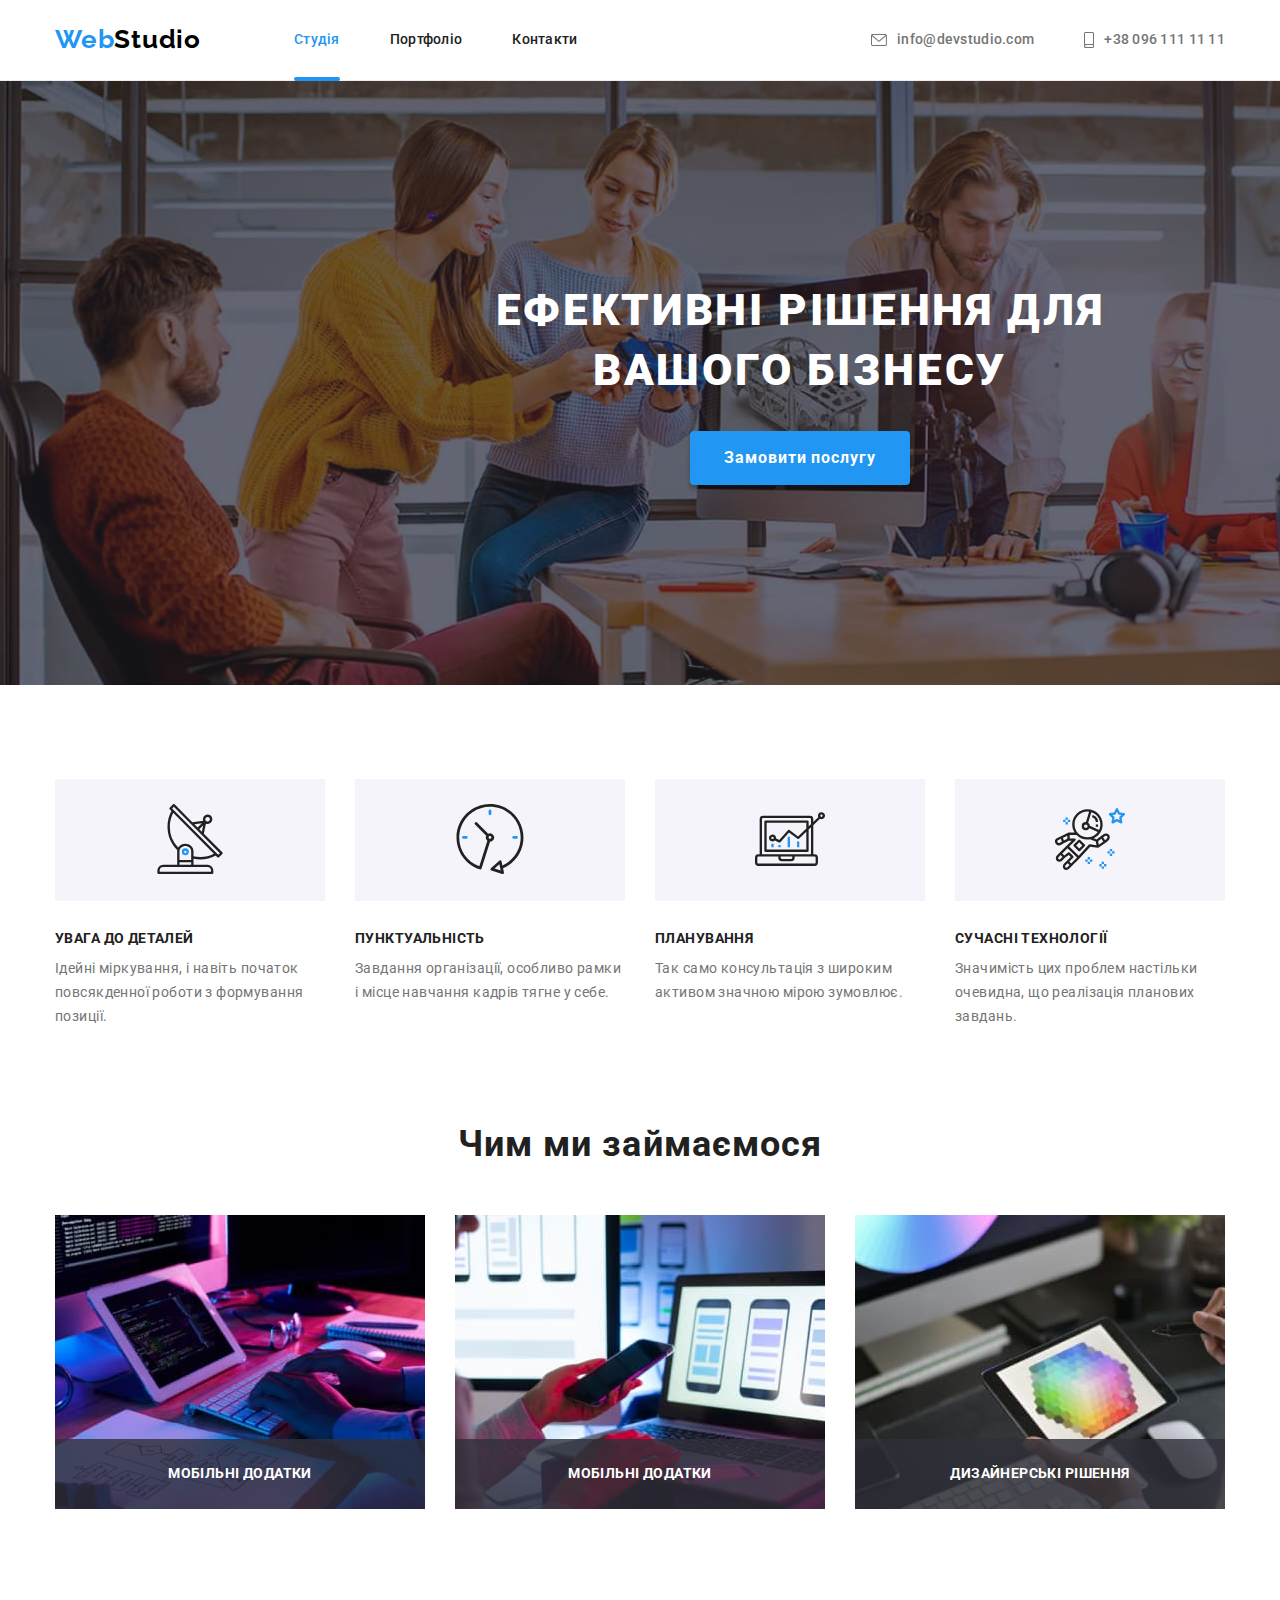
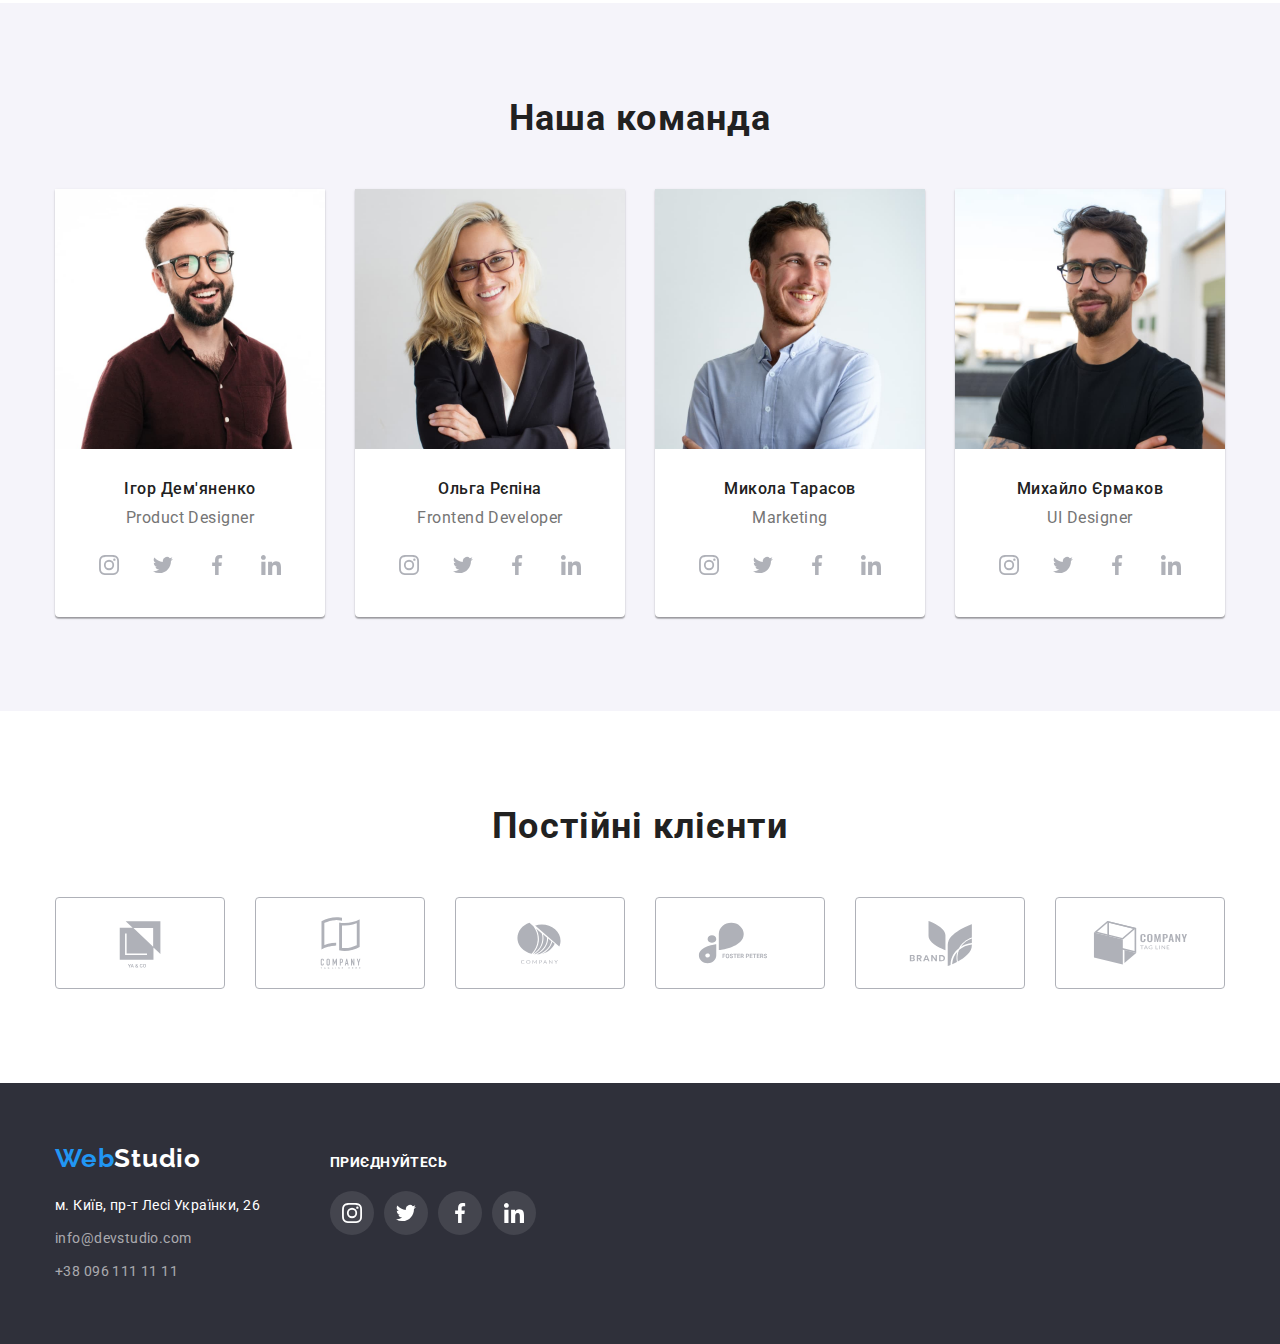
==== index.html @ fd38a5c6 "giit init" ====
<!DOCTYPE html>
<html lang="uk">
  <head>
    <meta charset="utf-8" />
    <meta http-equiv="X-UA-Compatible" content="IE=edge" />
    <meta name="viewport" content="width=device-width, initial-scale=1.0" />
    <link rel="preconnect" href="https://fonts.googleapis.com" />
    <link rel="preconnect" href="https://fonts.gstatic.com" crossorigin />
    <link
      href="https://fonts.googleapis.com/css2?family=Raleway:wght@700&family=Roboto:wght@400;500;700;900&display=swap"
      rel="stylesheet"
    />
    <link rel="stylesheet" href="./css/modern-normalize.css" />
    <link rel="stylesheet" href="./css/style.css" />
    <title>WebStudio</title>
  </head>
  <body>
    <header class="hdr">
      <div class="container flex">
        <a href="./index.html" class="logo"><span class="logo-accent">Web</span>Studio</a>
        <nav>
          <ul class="user-nav-list">
            <li class="user-nav-item"><a href="./index.html" class="user-nav-link current">Студія</a></li>
            <li class="user-nav-item"><a href="./portfolio.html" class="user-nav-link">Портфоліо</a></li>
            <li class="user-nav-item"><a href="#" class="user-nav-link">Контакти</a></li>
          </ul>
        </nav>
        <ul class="header-contacts-list">
          <li class="header-contacts-list-item">
            <a href="mailto:info@devstudio.com" class="header-contacts-link">
              <svg class="contacts-icon" width="16" height="12">
                <use href="./images/svg/icons.svg#icon-email"></use>
              </svg>
              <p>info@devstudio.com</p>
            </a>
          </li>
          <li class="header-contacts-list-item">
            <a href="tel:+380961111111" class="header-contacts-link">
              <svg class="contacts-icon" width="10" height="16">
                <use href="./images/svg/icons.svg#icon-smartphone"></use>
              </svg>
              <p>+38 096 111 11 11</p>
            </a>
          </li>
        </ul>
      </div>
    </header>
    <main>
      <section class="hero hero-overlay">
        <div class="container">
          <h1 class="hero-heading">Ефективні рішення для вашого бізнесу</h1>
          <button type="button" class="hero-button" data-modal-open>Замовити послугу</button>
        </div>
      </section>
      <section class="features section">
        <div class="container">
          <h2 class="visually-hidden">Наші особливості</h2>
          <ul class="features-list">
            <li class="features-list-item">
              <div class="features-decoration">
                <svg class="features-decoration-icon" width="70" height="70">
                  <use href="./images/svg/icons.svg#icon-antenna"></use>
                </svg>
              </div>
              <h3 class="feature-heading">увага до деталей</h3>
              <p class="feature-discription">
                Ідейні міркування, і навіть початок повсякденної роботи з формування позиції.
              </p>
            </li>
            <li class="features-list-item">
              <div class="features-decoration">
                <svg class="features-decoration-icon" width="70" height="70">
                  <use href="./images/svg/icons.svg#icon-clock"></use>
                </svg>
              </div>
              <h3 class="feature-heading">пунктуальність</h3>
              <p class="feature-discription">
                Завдання організації, особливо рамки і місце навчання кадрів тягне у себе.
              </p>
            </li>
            <li class="features-list-item">
              <div class="features-decoration">
                <svg class="features-decoration-icon" width="70" height="70">
                  <use href="./images/svg/icons.svg#icon-diagram"></use>
                </svg>
              </div>
              <h3 class="feature-heading">планування</h3>
              <p class="feature-discription">Так само консультація з широким активом значною мірою зумовлює.</p>
            </li>
            <li class="features-list-item">
              <div class="features-decoration">
                <svg class="features-decoration-icon" width="70" height="70">
                  <use href="./images/svg/icons.svg#icon-astronaut"></use>
                </svg>
              </div>
              <h3 class="feature-heading">сучасні технології</h3>
              <p class="feature-discription">
                Значимість цих проблем настільки очевидна, що реалізація планових завдань.
              </p>
            </li>
          </ul>
        </div>
      </section>
      <section class="engagement section">
        <div class="container">
          <h2 class="engagement-heading">Чим ми займаємося</h2>
          <ul class="engagement-collection">
            <li class="engagement-collection-item">
              <img
                src="./images/img_1.jpg"
                alt="programer working his desk office"
                width="370"
                class="engagement-collection-image"
              />
              <p class="engagement-collection-signature">Мобільні додатки</p>
            </li>
            <li class="engagement-collection-item">
              <img
                src="./images/img_2.jpg"
                alt="web ui designers are developing application"
                width="370"
                class="engagement-collection-image"
              />
              <p class="engagement-collection-signature">Мобільні додатки</p>
            </li>
            <li class="engagement-collection-item">
              <img
                src="./images/img_3.jpg"
                alt="web design with working graphic tablet"
                width="370"
                class="engagement-collection-image"
              />
              <p class="engagement-collection-signature">Дизайнерські рішення</p>
            </li>
          </ul>
        </div>
      </section>
      <section class="team section">
        <div class="container">
          <h2 class="team-heading">Наша команда</h2>
          <ul class="team-list">
            <li class="team-list-item">
              <img src="./images/team/img_team_1.jpg" alt="Product Designer" width="270" class="teammate-photo" />
              <div class="teammate-discription">
                <h3 class="teammate-name">Ігор Дем'яненко</h3>
                <p lang="en" class="teammate-profession">Product Designer</p>
                <ul class="teammate-social-networks-list">
                  <li class="social-networks-list-item">
                    <a class="social-network-link" href="#">
                      <svg class="social-network-icon" width="44" height="44">
                        <use href="./images/svg/icons.svg#icon-instagram"></use>
                      </svg>
                    </a>
                  </li>
                  <li class="social-networks-list-item">
                    <a class="social-network-link" href="#">
                      <svg class="social-network-icon" width="44" height="44">
                        <use href="./images/svg/icons.svg#icon-twitter"></use>
                      </svg>
                    </a>
                  </li>
                  <li class="social-networks-list-item">
                    <a class="social-network-link" href="#">
                      <svg class="social-network-icon" width="44" height="44">
                        <use href="./images/svg/icons.svg#icon-facebook"></use>
                      </svg>
                    </a>
                  </li>
                  <li class="social-networks-list-item">
                    <a class="social-network-link" href="#">
                      <svg class="social-network-icon" width="44" height="44">
                        <use href="./images/svg/icons.svg#icon-linkidin"></use>
                      </svg>
                    </a>
                  </li>
                </ul>
              </div>
            </li>
            <li class="team-list-item">
              <img src="./images/team/img_team_2.jpg" alt="Frontend Developer" width="270" class="teammate-photo" />
              <div class="teammate-discription">
                <h3 class="teammate-name">Ольга Рєпіна</h3>
                <p lang="en" class="teammate-profession">Frontend Developer</p>
                <ul class="teammate-social-networks-list">
                  <li class="social-networks-list-item">
                    <a class="social-network-link" href="#">
                      <svg class="social-network-icon" width="44" height="44">
                        <use href="./images/svg/icons.svg#icon-instagram"></use>
                      </svg>
                    </a>
                  </li>
                  <li class="social-networks-list-item">
                    <a class="social-network-link" href="#">
                      <svg class="social-network-icon" width="44" height="44">
                        <use href="./images/svg/icons.svg#icon-twitter"></use>
                      </svg>
                    </a>
                  </li>
                  <li class="social-networks-list-item">
                    <a class="social-network-link" href="#">
                      <svg class="social-network-icon" width="44" height="44">
                        <use href="./images/svg/icons.svg#icon-facebook"></use>
                      </svg>
                    </a>
                  </li>
                  <li class="social-networks-list-item">
                    <a class="social-network-link" href="#">
                      <svg class="social-network-icon" width="44" height="44">
                        <use href="./images/svg/icons.svg#icon-linkidin"></use>
                      </svg>
                    </a>
                  </li>
                </ul>
              </div>
            </li>
            <li class="team-list-item">
              <img src="./images/team/img_team_3.jpg" alt="Marketing" width="270" class="teammate-photo" />
              <div class="teammate-discription">
                <h3 class="teammate-name">Микола Тарасов</h3>
                <p lang="en" class="teammate-profession">Marketing</p>
                <ul class="teammate-social-networks-list">
                  <li class="social-networks-list-item">
                    <a class="social-network-link" href="#">
                      <svg class="social-network-icon" width="44" height="44">
                        <use href="./images/svg/icons.svg#icon-instagram"></use>
                      </svg>
                    </a>
                  </li>
                  <li class="social-networks-list-item">
                    <a class="social-network-link" href="#">
                      <svg class="social-network-icon" width="44" height="44">
                        <use href="./images/svg/icons.svg#icon-twitter"></use>
                      </svg>
                    </a>
                  </li>
                  <li class="social-networks-list-item">
                    <a class="social-network-link" href="#">
                      <svg class="social-network-icon" width="44" height="44">
                        <use href="./images/svg/icons.svg#icon-facebook"></use>
                      </svg>
                    </a>
                  </li>
                  <li class="social-networks-list-item">
                    <a class="social-network-link" href="#">
                      <svg class="social-network-icon" width="44" height="44">
                        <use href="./images/svg/icons.svg#icon-linkidin"></use>
                      </svg>
                    </a>
                  </li>
                </ul>
              </div>
            </li>
            <li class="team-list-item">
              <img src="./images/team/img_team_4.jpg" alt="UI Designer" width="270" class="teammate-photo" />
              <div class="teammate-discription">
                <h3 class="teammate-name">Михайло Єрмаков</h3>
                <p lang="en" class="teammate-profession">UI Designer</p>
                <ul class="teammate-social-networks-list">
                  <li class="social-networks-list-item">
                    <a class="social-network-link" href="#">
                      <svg class="social-network-icon" width="44" height="44">
                        <use href="./images/svg/icons.svg#icon-instagram"></use>
                      </svg>
                    </a>
                  </li>
                  <li class="social-networks-list-item">
                    <a class="social-network-link" href="#">
                      <svg class="social-network-icon" width="44" height="44">
                        <use href="./images/svg/icons.svg#icon-twitter"></use>
                      </svg>
                    </a>
                  </li>
                  <li class="social-networks-list-item">
                    <a class="social-network-link" href="#">
                      <svg class="social-network-icon" width="44" height="44">
                        <use href="./images/svg/icons.svg#icon-facebook"></use>
                      </svg>
                    </a>
                  </li>
                  <li class="social-networks-list-item">
                    <a class="social-network-link" href="#">
                      <svg class="social-network-icon" width="44" height="44">
                        <use href="./images/svg/icons.svg#icon-linkidin"></use>
                      </svg>
                    </a>
                  </li>
                </ul>
              </div>
            </li>
          </ul>
        </div>
      </section>
      <section class="clients section">
        <div class="container">
          <h2 class="clients-heading">Постійні клієнти</h2>
          <ul class="clients-list">
            <li class="clients-list-item">
              <a class="client-link" href="#">
                <svg class="client-icon" width="106" height="60">
                  <use href="./images/svg/icons.svg#icon-logo1"></use>
                </svg>
              </a>
            </li>
            <li class="clients-list-item">
              <a class="client-link" href="#">
                <svg class="client-icon" width="106" height="60">
                  <use href="./images/svg/icons.svg#icon-logo2"></use>
                </svg>
              </a>
            </li>
            <li class="clients-list-item">
              <a class="client-link" href="#">
                <svg class="client-icon" width="106" height="60">
                  <use href="./images/svg/icons.svg#icon-logo3"></use>
                </svg>
              </a>
            </li>
            <li class="clients-list-item">
              <a class="client-link" href="#">
                <svg class="client-icon" width="106" height="60">
                  <use href="./images/svg/icons.svg#icon-logo4"></use>
                </svg>
              </a>
            </li>
            <li class="clients-list-item">
              <a class="client-link" href="#">
                <svg class="client-icon" width="106" height="60">
                  <use href="./images/svg/icons.svg#icon-logo5"></use>
                </svg>
              </a>
            </li>
            <li class="clients-list-item">
              <a class="client-link" href="#">
                <svg class="client-icon" width="106" height="60">
                  <use href="./images/svg/icons.svg#icon-logo6"></use>
                </svg>
              </a>
            </li>
          </ul>
        </div>
      </section>
    </main>
    <footer class="ftr">
      <div class="container flex-align">
        <div class="footer-contacts">
          <a href="./index.html" class="footer-logo"><span class="logo-accent">Web</span>Studio</a>
          <address class="footer-adress">
            <ul class="footer-contact-list">
              <li class="footer-contact">
                <a
                  href="https://goo.gl/maps/a5mKBFi3p899uoZt6"
                  target="_blank"
                  rel="noopener noreferrer"
                  class="footer-contact-link footer-contact-link-mod"
                >
                  м. Київ, пр-т Лесі Українки, 26
                </a>
              </li>
              <li class="footer-contact">
                <a href="mailto:info@devstudio.com" class="footer-contact-link">info@devstudio.com</a>
              </li>
              <li class="footer-contact">
                <a href="tel:+380961111111" class="footer-contact-link">+38 096 111 11 11</a>
              </li>
            </ul>
          </address>
        </div>
        <div class="footer-social-networks">
          <h2 class="footer-social-networks-heading">приєднуйтесь</h2>
          <ul class="footer-social-networks-list">
            <li class="footer-social-networks-list-item">
              <a class="footer-social-network-link" href="#">
                <svg class="footer-social-network-icon" width="44" height="44">
                  <use href="./images/svg/icons.svg#icon-instagram"></use>
                </svg>
              </a>
            </li>
            <li class="footer-social-networks-list-item">
              <a class="footer-social-network-link" href="#">
                <svg class="footer-social-network-icon" width="44" height="44">
                  <use href="./images/svg/icons.svg#icon-twitter"></use>
                </svg>
              </a>
            </li>
            <li class="footer-social-networks-list-item">
              <a class="footer-social-network-link" href="#">
                <svg class="footer-social-network-icon" width="44" height="44">
                  <use href="./images/svg/icons.svg#icon-facebook"></use>
                </svg>
              </a>
            </li>
            <li class="footer-social-networks-list-item">
              <a class="footer-social-network-link" href="#">
                <svg class="footer-social-network-icon" width="44" height="44">
                  <use href="./images/svg/icons.svg#icon-linkidin"></use>
                </svg>
              </a>
            </li>
          </ul>
        </div>
      </div>
    </footer>
    <div class="backdrop is-hidden" data-modal>
      <div class="modal">
        <button type="button" class="modal-button-close" aria-label="закрити" data-modal-close>
          <svg class="modal-button-close-icon" width="14" height="14">
            <use href="./images/svg/icons.svg#icon-close-black"></use>
          </svg>
        </button>
      </div>
    </div>
    <script src="./js/modal.js"></script>
  </body>
</html>
---- css/style.css ----
:root {
  --logo-font: Raleway, san-serif;
  --logo-font-size: 26px;
  --main-font: Roboto, san-serif;
  --main-font-size: 14px;
  --secondary-font-size: 16px;
  --portfolio-main-font-size: 18px;
  --heading-font-size: 36px;
  --color-white: #fff;
  --color-black: #000;
  --color-grey: #eee;
  --main-text-color: #212121;
  --secondary-text-color: #757575;
  --accent-color: #2196f3;
  --accent-button-color: #188ce8;
  --background-color-dark: #2f303a;
  --background-color-light: #f5f4fa;
  --footer-adress-text-color: rgba(255, 255, 255, 0.6);
  --shadow-color: rgba(0, 0, 0, 0.25);
  --header-line-color: #ececec;
  --icon-main-color: #afb1b8;
  --icon-background-color: rgba(255, 255, 255, 0.1);
  --hero-background-color: #c4c4c4;
  --project-description-bg-color: rgba(33, 150, 243, 0.9);
}
html {
  box-sizing: border-box;
}

*,
::after,
::before {
  box-sizing: inherit;
}

body {
  font-family: var(--main-font);
  font-size: var(--main-font-size);
  color: var(--main-text-color);
}

.visually-hidden {
  position: absolute;
  white-space: nowrap;
  width: 1px;
  height: 1px;
  overflow: hidden;
  border: 0;
  padding: 0;
  clip: rect(0 0 0 0);
  clip-path: inset(50%);
  margin: -1px;
}

.container {
  width: 1200px;
  margin-left: auto;
  margin-right: auto;
  padding-left: 15px;
  padding-right: 15px;
}

.section {
  padding-top: 94px;
}

.flex {
  display: flex;
  align-items: center;
}

.flex-align {
  display: flex;
  align-items: baseline;
}

.hdr {
  border-bottom: 1px solid var(--header-line-color);
}

.logo {
  font-family: var(--logo-font);
  font-size: var(--logo-font-size);
  color: var(--color-black);
  line-height: 1.19;
  font-weight: 700;
  letter-spacing: 0.03em;
  text-decoration: none;
  display: block;
  padding-top: 24px;
  padding-bottom: 25px;
  margin-right: 93px;
}

.logo-accent {
  color: var(--accent-color);
}

.logo:focus,
.logo:hover {
  outline: none;
}

.user-nav-list,
.header-contacts-list,
.footer-contact-list,
.features-list,
.engagement-collection,
.team-list,
.clients-list,
.filter-list,
.projects-list {
  list-style: none;
}

.user-nav-list {
  display: flex;
}

.user-nav-item {
  margin-right: 50px;
}

.user-nav-item:last-child {
  margin-right: 0px;
}

.user-nav-link {
  position: relative;
  color: inherit;
  font-weight: 500;
  line-height: 1.14;
  letter-spacing: 0.02em;
  text-decoration: none;
  display: block;
  padding-top: 32px;
  padding-bottom: 32px;
  transition: color 250ms cubic-bezier(0.4, 0, 0.2, 1);
}

.header-contacts-list {
  display: flex;
  margin-left: auto;
}

.header-contacts-list-item {
  margin-right: 50px;
}

.header-contacts-list-item:last-child {
  margin-right: 0px;
}

.header-contacts-link {
  color: var(--secondary-text-color);
  font-weight: 500;
  line-height: 1.14;
  letter-spacing: 0.02em;
  text-decoration: none;
  display: flex;
  align-items: center;
  padding-top: 32px;
  padding-bottom: 32px;
  transition: color 250ms cubic-bezier(0.4, 0, 0.2, 1);
}

.contacts-icon {
  margin-right: 10px;
  fill: currentColor;
}

.header-contacts-link:hover,
.header-contacts-link:focus,
.user-nav-link:hover,
.user-nav-link:focus {
  color: var(--accent-color);
  outline: none;
}

.hero {
  background-color: var(--background-color-dark);
  text-align: center;
  padding-top: 200px;
  padding-bottom: 200px;
}

.hero-overlay {
  width: 1600px;
  margin-left: auto;
  margin-right: auto;
  background: var(--hero-background-color);
  background-image: linear-gradient(to bottom, rgba(47, 48, 58, 0.4), rgba(47, 48, 58, 0.4)),
    url('../images/hero-img.jpg');
  background-repeat: no-repeat;
  background-size: cover;
  background-position: center;
}

.hero-heading {
  font-size: 44px;
  font-weight: 900;
  line-height: 1.36;
  letter-spacing: 0.06em;
  text-align: center;
  text-transform: uppercase;
  color: var(--color-white);
  width: 696px;
  margin-left: auto;
  margin-right: auto;
  margin-bottom: 30px;
}

.hero-button {
  background-color: var(--accent-color);
  font-family: inherit;
  color: var(--color-white);
  font-size: var(--secondary-font-size);
  font-weight: 700;
  line-height: 1.88;
  letter-spacing: 0.06em;
  border-color: transparent;
  border-radius: 4px;
  cursor: pointer;
  padding-left: 32px;
  padding-right: 32px;
  padding-top: 10px;
  padding-bottom: 10px;
  box-shadow: 0px 4px 4px 0px var(--shadow-color);
  transition: background-color 250ms cubic-bezier(0.4, 0, 0.2, 1);
}

.hero-button:hover,
.hero-button:focus {
  background-color: var(--accent-button-color);
}

.features-list {
  display: flex;
}

.features-list-item {
  flex-basis: 270px;
  margin-right: 30px;
}

.features-list-item:last-child {
  margin-right: 0px;
}

.features-decoration {
  background-color: var(--background-color-light);
  padding-top: 25px;
  padding-bottom: 25px;
  margin-bottom: 30px;
  text-align: center;
}

.feature-heading {
  font-size: inherit;
  font-weight: 700;
  line-height: 1.14;
  letter-spacing: 0.03em;
  text-transform: uppercase;
  margin-bottom: 10px;
}

.feature-discription {
  line-height: 1.71;
  letter-spacing: 0.03em;
  color: var(--secondary-text-color);
}

.engagement {
  padding-bottom: 94px;
}

.engagement-heading {
  font-size: var(--heading-font-size);
  font-weight: 700;
  line-height: 1.17;
  text-align: center;
  letter-spacing: 0.03em;
  margin-bottom: 50px;
}

.engagement-collection {
  display: flex;
}

.engagement-collection-item {
  margin-right: 30px;
  position: relative;
}

.engagement-collection-item:last-child {
  margin-right: 0px;
}

.engagement-collection-signature {
  position: absolute;
  width: 370px;
  bottom: 0;
  padding: 27px 0px;
  color: var(--color-white);
  font-weight: 700;
  line-height: 1.14;
  text-align: center;
  letter-spacing: 0.03em;
  text-transform: uppercase;
  background-color: rgba(47, 48, 58, 0.8);
}

.team {
  background-color: var(--background-color-light);
  padding-bottom: 94px;
}

.team-heading {
  font-size: var(--heading-font-size);
  font-weight: 700;
  line-height: 1.17;
  text-align: center;
  letter-spacing: 0.03em;
  margin-bottom: 50px;
}

.team-list {
  display: flex;
}

.team-list-item {
  background-color: var(--color-white);
  margin-right: 30px;
  border-radius: 0px 0px 4px 4px;
  box-shadow: 0px 1px 3px rgba(0, 0, 0, 0.12), 0px 1px 1px rgba(0, 0, 0, 0.14), 0px 2px 1px rgba(0, 0, 0, 0.2);
}

.team-list-item:last-child {
  margin-right: 0px;
}

.teammate-discription {
  padding-top: 30px;
  padding-bottom: 30px;
}

.teammate-name {
  font-size: var(--secondary-font-size);
  font-weight: 500;
  line-height: 1.19;
  letter-spacing: 0.03em;
  text-align: center;
  margin-bottom: 10px;
}

.teammate-profession {
  color: var(--secondary-text-color);
  font-size: var(--secondary-font-size);
  line-height: 1.19;
  letter-spacing: 0.03em;
  text-align: center;
  margin-bottom: 16px;
}

.teammate-social-networks-list {
  display: flex;
  justify-content: center;
}

.social-networks-list-item {
  margin-right: 10px;
}

.social-networks-list-item:last-child {
  margin-right: 0px;
}

.social-network-link {
  display: block;
  width: 44px;
  height: 44px;
  border-radius: 50%;
  color: var(--icon-main-color);
  text-align: center;
  transition: color 250ms cubic-bezier(0.4, 0, 0.2, 1), background-color 250ms cubic-bezier(0.4, 0, 0.2, 1);
}

.social-network-link:hover,
.social-network-link:focus {
  color: var(--color-white);
  background-color: var(--accent-color);
  outline: none;
}

.social-network-icon {
  fill: currentColor;
}

.clients-heading {
  font-size: var(--heading-font-size);
  font-weight: 700;
  line-height: 1.17;
  text-align: center;
  letter-spacing: 0.03em;
  margin-bottom: 50px;
}

.clients {
  padding-bottom: 94px;
}

.clients-list {
  display: flex;
}

.clients-list-item {
  margin-right: 30px;
}

.clients-list-item:last-child {
  margin-right: 0px;
}

.client-link {
  display: block;
  width: 170px;
  height: 92px;
  border: 1px;
  color: var(--icon-main-color);
  border-style: solid;
  border-color: var(--icon-main-color);
  border-radius: 4px;
  padding-top: 16px;
  padding-bottom: 16px;
  padding-right: 32px;
  padding-left: 32px;
  transition: color 250ms cubic-bezier(0.4, 0, 0.2, 1), border-color 250ms cubic-bezier(0.4, 0, 0.2, 1);
}

.client-icon {
  fill: currentColor;
}

.client-link:hover,
.client-link:focus {
  border-color: var(--accent-color);
  color: var(--accent-color);
}

/* Portfolio */

.portfolio {
  padding-bottom: 94px;
}

.filter-list {
  display: flex;
  justify-content: center;
  margin-bottom: 50px;
}

.filter-list-item {
  margin-right: 8px;
}

.filter-list-item:last-child {
  margin-right: 0px;
}

.filter-button {
  font-family: inherit;
  font-size: var(--secondary-font-size);
  font-weight: 500;
  line-height: 1.63;
  letter-spacing: 0.03em;
  background-color: var(--background-color-light);
  cursor: pointer;
  border-color: transparent;
  border-radius: 4px;
  padding-left: 22px;
  padding-right: 22px;
  padding-top: 6px;
  padding-bottom: 6px;
  transition: color 250ms cubic-bezier(0.4, 0, 0.2, 1), background-color 250ms cubic-bezier(0.4, 0, 0.2, 1),
    box-shadow 250ms cubic-bezier(0.4, 0, 0.2, 1);
}

.filter-button:hover,
.filter-button:focus {
  color: var(--color-white);
  background-color: var(--accent-color);
  box-shadow: 0px 4px 4px 0px var(--shadow-color);
}

.projects-list {
  display: flex;
  flex-wrap: wrap;
}

.projects-list-item {
  flex-basis: 370px;
  margin-right: 30px;
  margin-bottom: 30px;
}

.projects-list-item:nth-child(3n) {
  margin-right: 0;
}

.projects-list-item:nth-last-child(-n + 3) {
  margin-bottom: 0px;
}

.project-link {
  display: block;
  text-decoration: none;
  color: var(--main-text-color);
  transition: box-shadow 250ms cubic-bezier(0.4, 0, 0.2, 1);
}

.project-link:hover,
.project-link:focus {
  box-shadow: 0px 4px 4px 0px var(--shadow-color);
}

.project-description-frame {
  position: relative;
  overflow: hidden;
}

.project-description {
  position: absolute;
  padding-top: 63px;
  padding-bottom: 63px;
  padding-left: 24px;
  padding-right: 24px;
  color: var(--color-white);
  font-weight: 400;
  font-size: var(--portfolio-main-font-size);
  line-height: 1.56;
  letter-spacing: 0.03em;
  background: var(--project-description-bg-color);
  transform: translatey(100%);
  transition: transform 250ms cubic-bezier(0.4, 0, 0.2, 1);
}

.project-signature {
  padding-top: 20px;
  padding-bottom: 20px;
  padding-left: 24px;
  border: 1px;
  border-style: solid;
  border-color: var(--color-grey);
  border-top: 0px;
}

.project-link:hover .project-description,
.project-link:focus .project-description {
  transform: translatey(0);
}

.project-name {
  font-weight: 700;
  font-size: var(--portfolio-main-font-size);
  line-height: 2;
  letter-spacing: 0.06em;
  margin-bottom: 4px;
}

.project-type {
  color: var(--secondary-text-color);
  font-size: var(--secondary-font-size);
  line-height: 1.88;
  letter-spacing: 0.03em;
}

.ftr {
  background-color: var(--background-color-dark);
  padding-top: 60px;
  padding-bottom: 60px;
}

.footer-contacts {
  margin-right: 70px;
}

.footer-logo {
  font-family: var(--logo-font);
  color: var(--color-white);
  font-weight: 700;
  font-size: 26px;
  line-height: 1.19;
  letter-spacing: 0.03em;
  text-decoration: none;
  display: block;
  margin-bottom: 20px;
}

.footer-adress {
  font-style: normal;
}

.footer-contact {
  margin-bottom: 9px;
}

.footer-contact:last-child {
  margin-bottom: 0px;
}

.footer-contact-link {
  line-height: 1.71;
  letter-spacing: 0.03em;
  color: var(--footer-adress-text-color);
  text-decoration: none;
  transition: color 250ms cubic-bezier(0.4, 0, 0.2, 1);
}

.footer-contact-link:hover,
.footer-contact-link:focus {
  color: var(--accent-color);
}

.footer-contact-link-mod {
  color: var(--color-white);
}

.footer-social-networks-heading {
  font-weight: 700;
  font-size: 14px;
  line-height: 1.14;
  letter-spacing: 0.03em;
  text-transform: uppercase;
  color: var(--color-white);
  margin-bottom: 20px;
}

.footer-social-networks-list {
  display: flex;
}

.footer-social-network-link {
  display: block;
  width: 44px;
  height: 44px;
  border-radius: 50%;
  background-color: var(--icon-background-color);
  color: var(--color-white);
  margin-right: 10px;
  transition: background-color 250ms cubic-bezier(0.4, 0, 0.2, 1);
}

.footer-social-network-icon {
  fill: currentColor;
}

.footer-social-network-link:hover,
.footer-social-network-link:focus {
  background-color: var(--accent-color);
}

.current {
  color: var(--accent-color);
}

.current::after {
  content: '';
  display: block;
  position: absolute;
  bottom: -1px;
  width: 100%;
  height: 4px;
  border: 0 solid transparent;
  border-radius: 2px;
  background-color: var(--accent-color);
}

/* modal-window */
.backdrop {
  width: 100%;
  height: 100%;
  position: fixed;
  top: 0;
  background-color: rgba(0, 0, 0, 0.2);
  transition: opacity 250ms cubic-bezier(0.4, 0, 0.2, 1), visibility 250ms cubic-bezier(0.4, 0, 0.2, 1);
}

.is-hidden {
  visibility: hidden;
  opacity: 0;
  pointer-events: none;
}

.modal {
  width: 528px;
  height: 581px;
  position: relative;
  border-radius: 4px;
  top: 50%;
  left: 50%;
  background-color: var(--color-white);
  transform: translate(-50%, -50%) scale(1);
  box-shadow: 0px 1px 3px rgba(0, 0, 0, 0.12), 0px 1px 1px rgba(0, 0, 0, 0.14), 0px 2px 1px rgba(0, 0, 0, 0.2);
  transition: transform 250ms cubic-bezier(0.4, 0, 0.2, 1);
}

.is-hidden .modal {
  transform: translate(-50%, -50%) scale(0);
}

.modal-button-close {
  width: 30px;
  height: 30px;
  border: 1px solid rgba(0, 0, 0, 0.1);
  border-radius: 50%;
  background-color: var(--color-white);
  padding-top: 7px;
  padding-left: 5px;
  padding-right: 7px;
  padding-bottom: 5px;
  position: absolute;
  top: 8px;
  right: 8px;
}

.modal-button-close-icon {
  fill: var(--color-black);
}
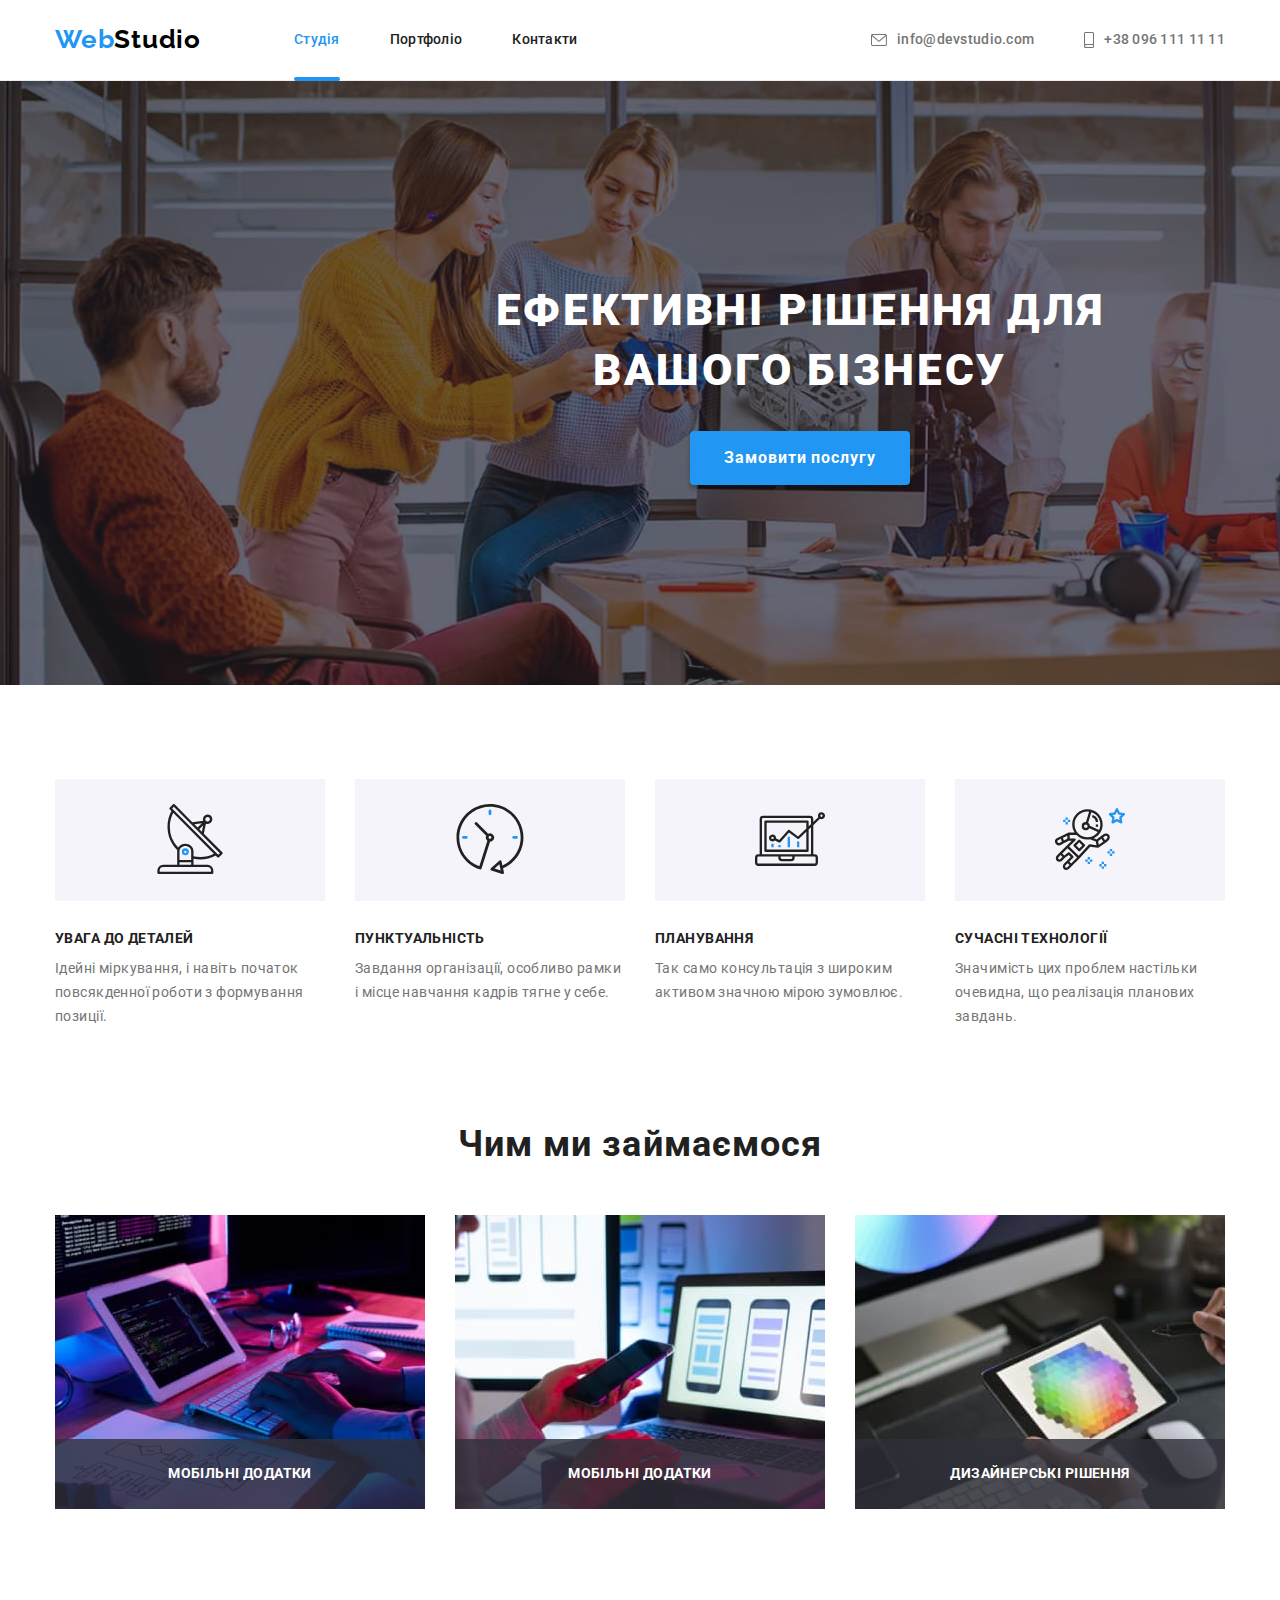
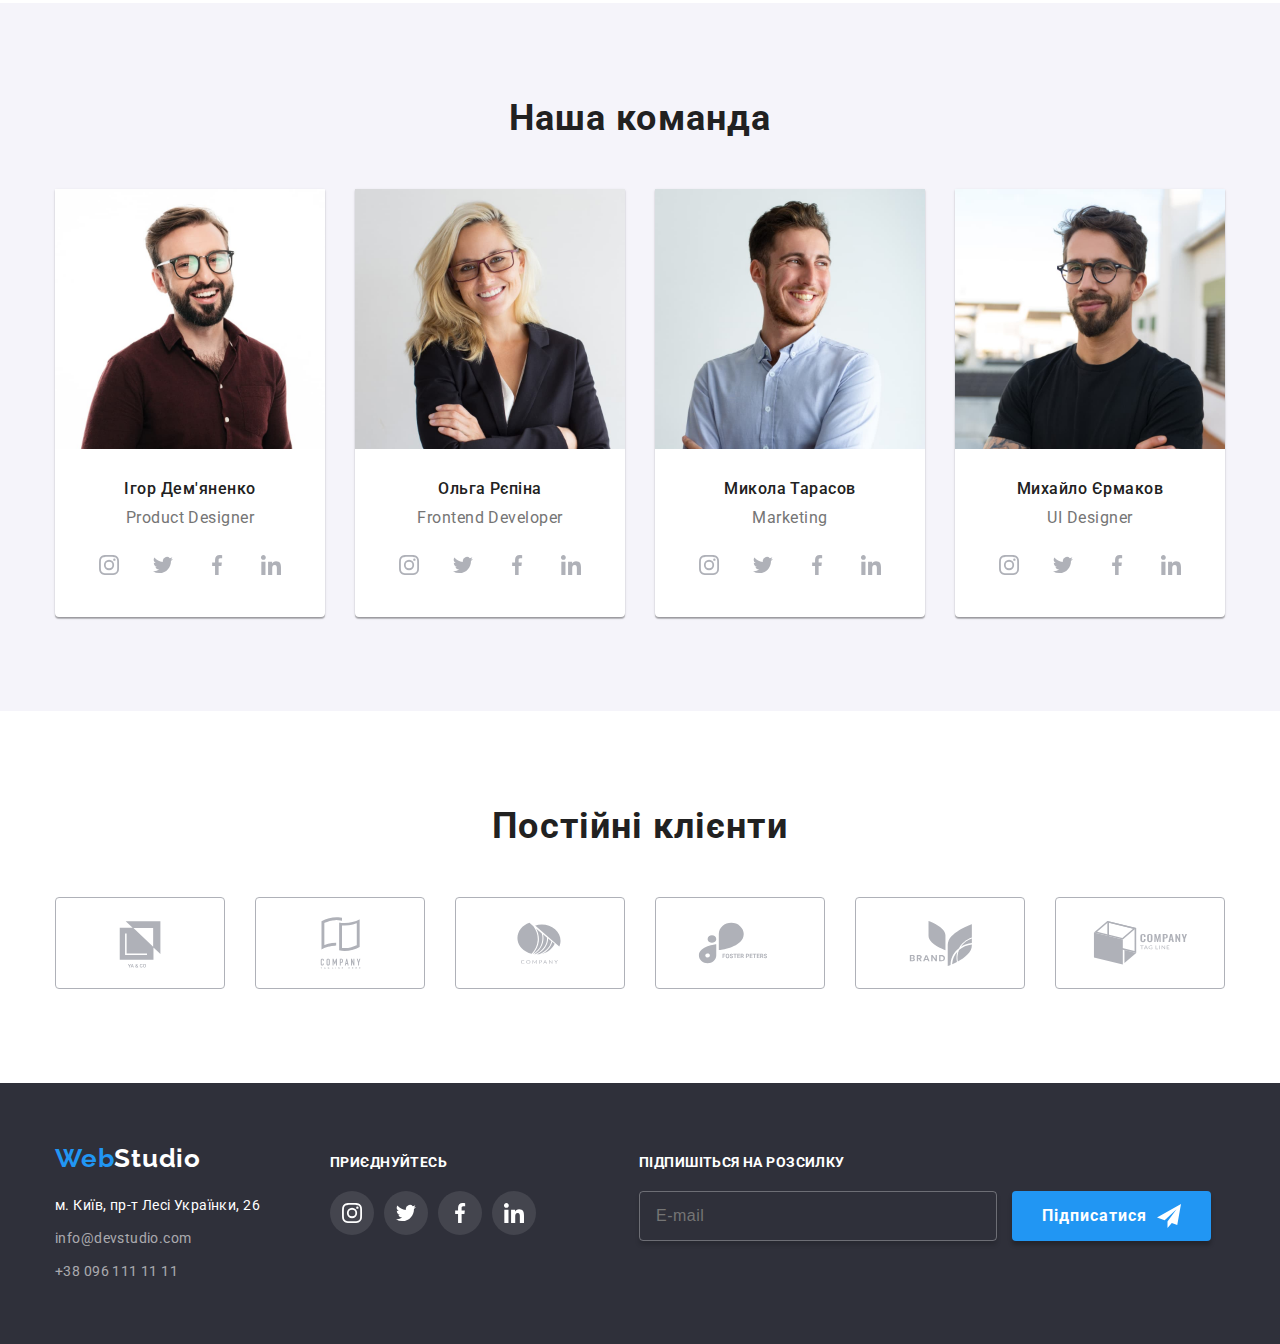
==== commit adee6358: "add email sub" ====
--- a/index.html
+++ b/index.html
@@ -398,6 +398,16 @@
             </li>
           </ul>
         </div>
+        <form class="email-subscribe-form">
+          <label for="email" class="email-subscribe-heading">Підпишіться на розсилку</label>
+          <input type="email" name="email" id="email" placeholder="E-mail" class="footer-email-input" />
+          <button type="submit" class="email-subscribe-btn">
+            Підписатися
+            <svg class="email-subscribe-btn-icon" width="24" height="24">
+              <use href="./images/svg/icons.svg#icon-send"></use>
+            </svg>
+          </button>
+        </form>
       </div>
     </footer>
     <div class="backdrop is-hidden" data-modal>
@@ -407,6 +417,15 @@
             <use href="./images/svg/icons.svg#icon-close-black"></use>
           </svg>
         </button>
+        <p class="modal-heading">Залиште свої дані, ми вам передзвонимо</p>
+        <form class="modal-form">
+          <input type="text" />
+          <input type="text" />
+          <input type="text" />
+          <input type="text" />
+          <input type="checkbox" />
+          <button type="submit">Відправити</button>
+        </form>
       </div>
     </div>
     <script src="./js/modal.js"></script>
--- a/css/style.css
+++ b/css/style.css
@@ -22,6 +22,7 @@
   --icon-background-color: rgba(255, 255, 255, 0.1);
   --hero-background-color: #c4c4c4;
   --project-description-bg-color: rgba(33, 150, 243, 0.9);
+  --modal-hedinf-font-size: 20px;
 }
 html {
   box-sizing: border-box;
@@ -625,7 +626,12 @@
   color: var(--color-white);
 }
 
-.footer-social-networks-heading {
+.footer-social-networks {
+  margin-right: 93px;
+}
+
+.footer-social-networks-heading,
+.email-subscribe-heading {
   font-weight: 700;
   font-size: 14px;
   line-height: 1.14;
@@ -657,6 +663,64 @@
 .footer-social-network-link:hover,
 .footer-social-network-link:focus {
   background-color: var(--accent-color);
+}
+
+.email-subscribe-form {
+}
+
+.email-subscribe-heading {
+  display: block;
+}
+
+.email-subscribe-btn {
+  display: inline-flex;
+  align-items: center;
+  background-color: var(--accent-color);
+  font-family: inherit;
+  color: var(--color-white);
+  font-size: var(--secondary-font-size);
+  font-weight: 700;
+  line-height: 1.88;
+  letter-spacing: 0.06em;
+  border-color: transparent;
+  border-radius: 4px;
+  box-shadow: 0px 4px 4px 0px var(--shadow-color);
+  transition: background-color 250ms cubic-bezier(0.4, 0, 0.2, 1);
+  cursor: pointer;
+  padding-left: 28px;
+  padding-right: 28px;
+  padding-top: 10px;
+  padding-bottom: 10px;
+  height: 50px;
+}
+
+.email-subscribe-btn:hover,
+.email-subscribe-btn:focus {
+  background-color: var(--accent-button-color);
+}
+
+.email-subscribe-btn-icon {
+  fill: currentColor;
+  margin-left: 10px;
+}
+
+.footer-email-input {
+  width: 358px;
+  height: 50px;
+  padding-top: 15px;
+  padding-bottom: 15px;
+  padding-left: 16px;
+  padding-right: 15px;
+  margin-right: 12px;
+  font-weight: 400;
+  font-size: var(--secondary-font-size);
+  line-height: 1.25;
+  letter-spacing: 0.03em;
+  color: var(--footer-adress-text-color);
+  border: 1px solid rgba(255, 255, 255, 0.3);
+  border-radius: 4px;
+  background-color: transparent;
+  box-shadow: 0px 4px 4px rgba(0, 0, 0, 0.15);
 }
 
 .current {
@@ -699,6 +763,7 @@
   top: 50%;
   left: 50%;
   background-color: var(--color-white);
+  padding: 40px;
   transform: translate(-50%, -50%) scale(1);
   box-shadow: 0px 1px 3px rgba(0, 0, 0, 0.12), 0px 1px 1px rgba(0, 0, 0, 0.14), 0px 2px 1px rgba(0, 0, 0, 0.2);
   transition: transform 250ms cubic-bezier(0.4, 0, 0.2, 1);
@@ -726,3 +791,13 @@
 .modal-button-close-icon {
   fill: var(--color-black);
 }
+
+.modal-heading {
+  color: var(--main-text-color);
+  font-weight: 700;
+  font-size: var(--modal-hedinf-font-size);
+  line-height: 1.15;
+  text-align: center;
+  letter-spacing: 0.03em;
+  margin-bottom: 12px;
+}
